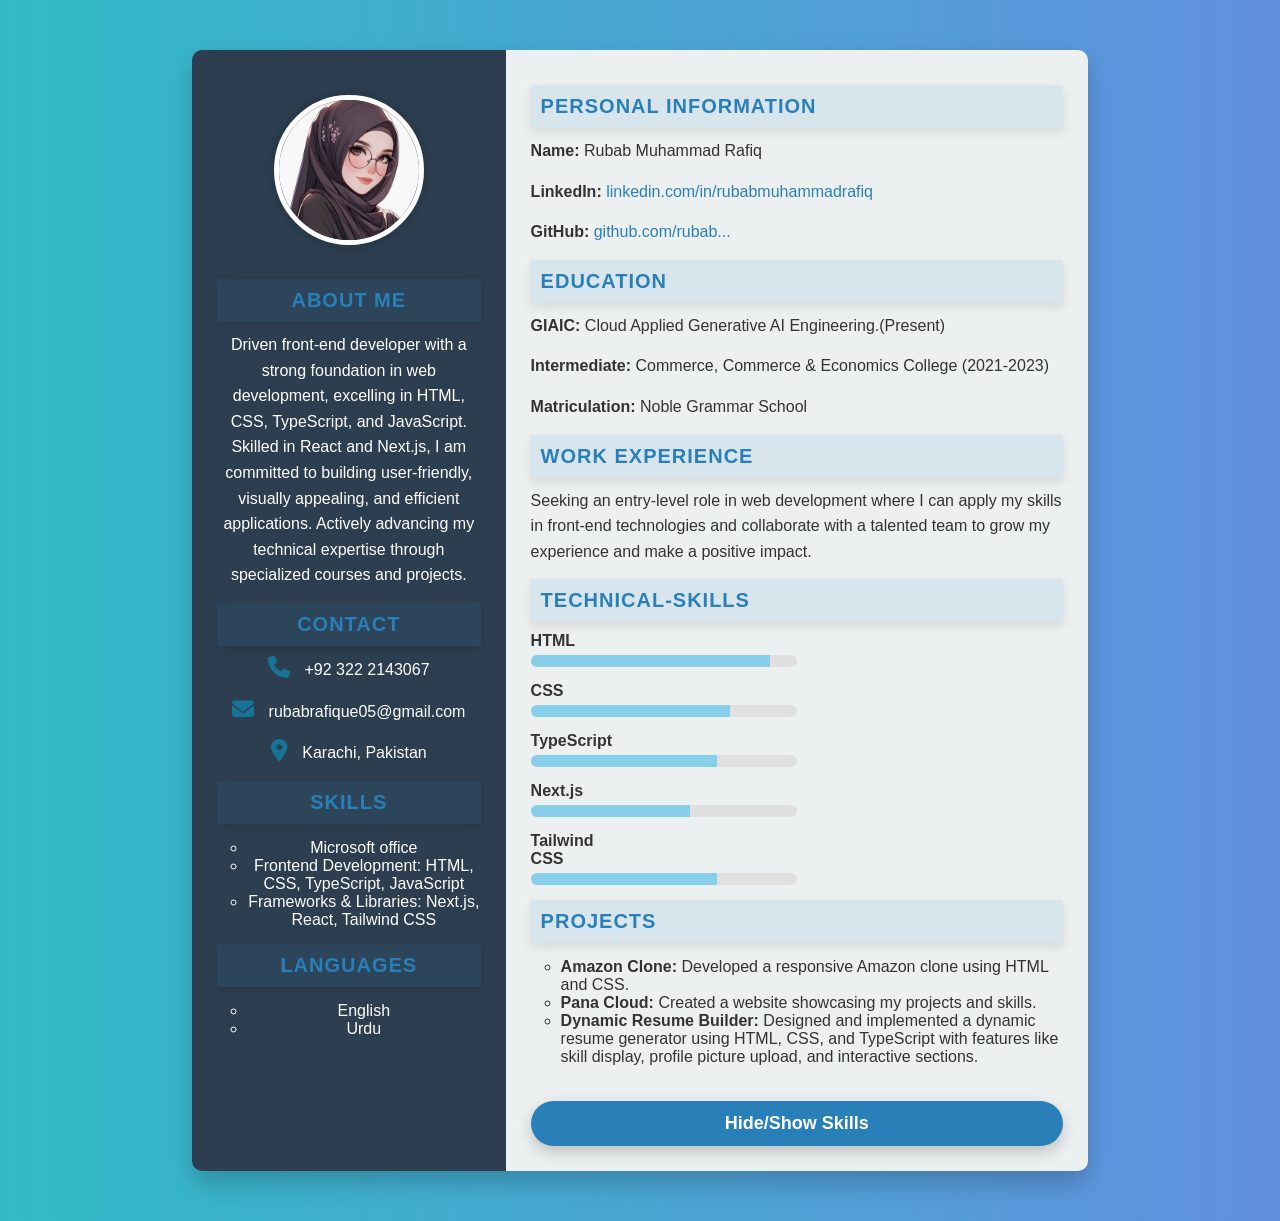
==== mileston1&2/index.html @ b677225d "Add static resume with HTML/CSS and dynamic resume with TypeScript" ====
<!DOCTYPE html>
<html lang="en">
<head>
    <meta charset="UTF-8">
    <meta name="viewport" content="width=device-width, initial-scale=1.0">
    <title>Professional Resume</title>
    <link rel="stylesheet" href="styles.css">
    <link rel="stylesheet" href="https://cdnjs.cloudflare.com/ajax/libs/font-awesome/6.6.0/css/all.min.css" integrity="sha512-Kc323vGBEqzTmouAECnVceyQqyqdsSiqLQISBL29aUW4U/M7pSPA/gEUZQqv1cwx4OnYxTxve5UMg5GT6L4JJg==" crossorigin="anonymous" referrerpolicy="no-referrer" />
</head>
<body>
    <div class="resume-container">
        <div class="left-panel">
            <img src="Image/profile.jpg" alt="Profile Picture" class="profile-picture">
            
            <section id="about-me">
                <h3>About Me</h3>
                <p>Driven front-end developer with a strong foundation in web development, excelling in HTML, CSS, TypeScript, and JavaScript. Skilled in React and Next.js, I am committed to building user-friendly, visually appealing, and efficient applications. Actively advancing my technical expertise through specialized courses and projects.</p>
            </section>
            
            <section id="contact">
                <h4>Contact</h4>
                <p><i class="fa-solid fa-phone"></i> +92 322 2143067</p>
                <p><i class="fa-solid fa-envelope"></i> rubabrafique05@gmail.com</p>
                <p><i class="fa-solid fa-location-dot"></i> Karachi, Pakistan</p>
            </section>
            
            <section id="expertise">
                <h4>Skills</h4>
                <ul>
                    <li>Microsoft office </li>
                    <li>Frontend Development: HTML, CSS, TypeScript, JavaScript</li>
                    <li>Frameworks & Libraries: Next.js, React, Tailwind CSS</li>
                </ul>
            </section>

            <section id="languages">
                <h4>Languages</h4>
                <ul>
                    <li>English </li>
                    <li>Urdu </li>
                </ul>
            </section>
            
        </div>
        
        <div class="right-panel">
            <section id="personal-info">
                <h3>Personal Information</h3>
                <p><strong>Name:</strong> Rubab Muhammad Rafiq</p>
                <p><strong>LinkedIn:</strong> <a href="https://www.linkedin.com/public-profile/settings" target="_blank" rel="noopener noreferrer">linkedin.com/in/rubabmuhammadrafiq</a></p>
                <p><strong>GitHub:</strong> <a href="https://github.com/rubab-rafiq" target="_blank" rel="noopener noreferrer">github.com/rubab...</a></p>                
            </section>
            
            <section id="education">
                <h3>Education</h3>
                <p><strong>GIAIC: </strong>Cloud Applied Generative AI Engineering.(Present)</p>
                <p><strong>Intermediate:</strong> Commerce, Commerce & Economics College (2021-2023)</p>
                <p><strong>Matriculation:</strong> Noble Grammar School</p>
            </section>
            
            <section id="work-experience">
                <h3>Work Experience</h3>
                <p>Seeking an entry-level role in web development where I can apply my skills in front-end technologies and collaborate with a talented team to grow my experience and make a positive impact.</p>
            </section>
            <section id="technical-skills">
                <h3>Technical-skills</h3>
                <div class="skill">
                    <span>HTML</span>
                    <div class="progress-bar">
                        <div class="progress" style="width: 90%;"></div>
                    </div>
                </div>
                <div class="skill">
                    <span>CSS</span>
                    <div class="progress-bar">
                        <div class="progress" style="width: 75%;"></div>
                    </div>
                </div>
                <div class="skill">
                    <span>TypeScript</span>
                    <div class="progress-bar">
                        <div class="progress" style="width: 70%;"></div>
                    </div>
                </div>
                <div class="skill">
                    <span>Next.js</span>
                    <div class="progress-bar">
                        <div class="progress" style="width: 60%;"></div>
                    </div>
                </div>
                <div class="skill">
                    <span>Tailwind CSS</span>
                    <div class="progress-bar">
                        <div class="progress" style="width: 70%;"></div>
                    </div>
                </div>
            </section>
            
            <section id="projects">
                <h3>Projects</h3>
                <ul>
                    <li><strong>Amazon Clone:</strong> Developed a responsive Amazon clone using HTML and CSS.</li>
                    <li><strong>Pana Cloud:</strong> Created a website showcasing my projects and skills.</li>
                    <li><strong>Dynamic Resume Builder:</strong> Designed and implemented a dynamic resume generator using HTML, CSS, and TypeScript with features 
                        like skill display, profile picture upload, and interactive sections.</li>
                </ul>
            </section>

            <button id="toggle-technical-skills">
                <strong>Hide/Show Skills</strong>
            </button>
        </div>
    </div>
    <script src="index.js"></script>
</body>
</html>
---- mileston1&2/styles.css ----
* {
    margin: 0;
    padding: 0;
    box-sizing: border-box;
}

body {
    font-family: 'Segoe UI', Tahoma, Geneva, Verdana, sans-serif;
    background: linear-gradient(to right, #31bac6, #6290df); 
    color: #333;
    padding: 50px 0;
}

.resume-container {
    display: flex;
    justify-content: space-between;
    background-color: white;
    width: 70%;
    margin: 0 auto;
    border-radius: 15px;
    box-shadow: 0 12px 24px rgba(0, 0, 0, 0.2);
    transition: all 0.3s ease-in-out;
}

.resume-container:hover {
    box-shadow: 0 16px 32px rgba(0, 0, 0, 0.2); 
    transform: translateY(-10px); 
}

.left-panel {
    background-color: #2c3e50;
    color: white;
    width: 35%;
    padding: 25px;
    text-align: center;
    border-top-left-radius: 10px;
    border-bottom-left-radius: 10px;
    transition: all 0.3s ease;
}

.left-panel:hover {
    background-color: #34495e; /* Darken on hover */
    transform: translateX(-5px); 
}

.profile-picture {
    width: 150px;
    height: 150px;
    border-radius: 50%;
    border: 5px solid #fff;
    margin: 20px 0;
    object-fit: cover;
    box-shadow: 0 0 15px rgba(0, 0, 0, 0.2);
}

h3, h4 {
    font-size: 20px;
    color: #2980b9;
    padding: 10px;
    margin: 10px 0;
    text-transform: uppercase;
    letter-spacing: 1px;
    border-right: 10px;
    background-color: rgba(41, 128, 185, 0.1);
    box-shadow: 0 4px 10px rgba(0, 0, 0, 0.1);
}

ul {
    list-style-type: circle;
    padding-left: 30px;
    margin: 15px 0;
}

i {
    color: rgb(23, 116, 152);
    font-size: 22px;
    margin-right: 10px;
}

.right-panel {
    width: 65%;
    padding: 25px;
    background-color: #ecf0f1;
    border-top-right-radius: 10px;
    border-bottom-right-radius: 10px;
}

p {
    font-size: 16px;
    line-height: 1.6;
    margin-bottom: 15px;
}

a {
    color: #2980b9;
    text-decoration: none;
    transition: color 0.3s ease;
}

a:hover {
    color: #098ee7;
}

button {
    font-family: 'Segoe UI', Tahoma, Geneva, Verdana, sans-serif;
    background-color: #2980b9;
    color: white;
    border-radius: 25px;
    padding: 12px 25px;
    font-size: 18px;
    cursor: pointer;
    border: none;
    transition: all 0.3s ease;
    box-shadow: 0 6px 15px rgba(0, 0, 0, 0.2);
    margin-top: 20px;
    width: 100%;
}

button:hover {
    background-color: #3498db;
    box-shadow: 0 10px 25px rgba(0, 0, 0, 0.3);
    transform: translateY(-5px); /* Hover effect */
}
.skill {
    margin-bottom: 15px;
    /* display: flex; */
}

.skill span {
    display: inline-block;
    width: 100px;
    font-weight: bold;
}

.progress-bar {
    width: 50%;
    background-color: #e0e0e0;
    border-radius: 8px;
    overflow: hidden;
    height: 12px;
    margin-top: 5px;
}

.progress {
    height: 100%;
    background-color: skyblue; /* Change this color as needed */
    width: 0;
}
.progress {
    animation: fillProgress 2s ease-in-out forwards; /* Smooth filling effect */
}



/* Media Query for Tablets */
@media (max-width: 768px) {
    .resume-container {
        flex-direction: column;
        width: 90%;
    }

    .left-panel {
        width: 100%;
        border-top-left-radius: 0;
        border-bottom-left-radius: 0;
        border-top-right-radius: 10px;
        border-bottom-right-radius: 10px;
    }

    .right-panel {
        width: 100%;
        border-top-right-radius: 0;
        border-bottom-right-radius: 0;
        margin-top: 20px;
    }

    .profile-picture {
        width: 120px;
        height: 120px;
    }

    h3, h4 {
        font-size: 18px;
    }

    button {
        width: 100%;
        font-size: 16px;
        padding: 10px;
    }
}

/* Media Query for Mobile */
@media (max-width: 480px) {
    body {
        padding: 20px 0;
    }

    .resume-container {
        width: 100%;
    }

    .left-panel {
        width: 100%;
        padding: 20px;
        text-align: center;
    }

    .right-panel {
        width: 100%;
        padding: 20px;
        margin-top: 10px;
    }

    .profile-picture {
        width: 100px;
        height: 100px;
    }

    h3, h4 {
        font-size: 16px;
    }

    .skill span {
        font-size: 14px;
    }

    .progress-bar {
        height: 10px;
    }

    button {
        width: 100%;
        font-size: 16px;
        padding: 12px;
    }
}
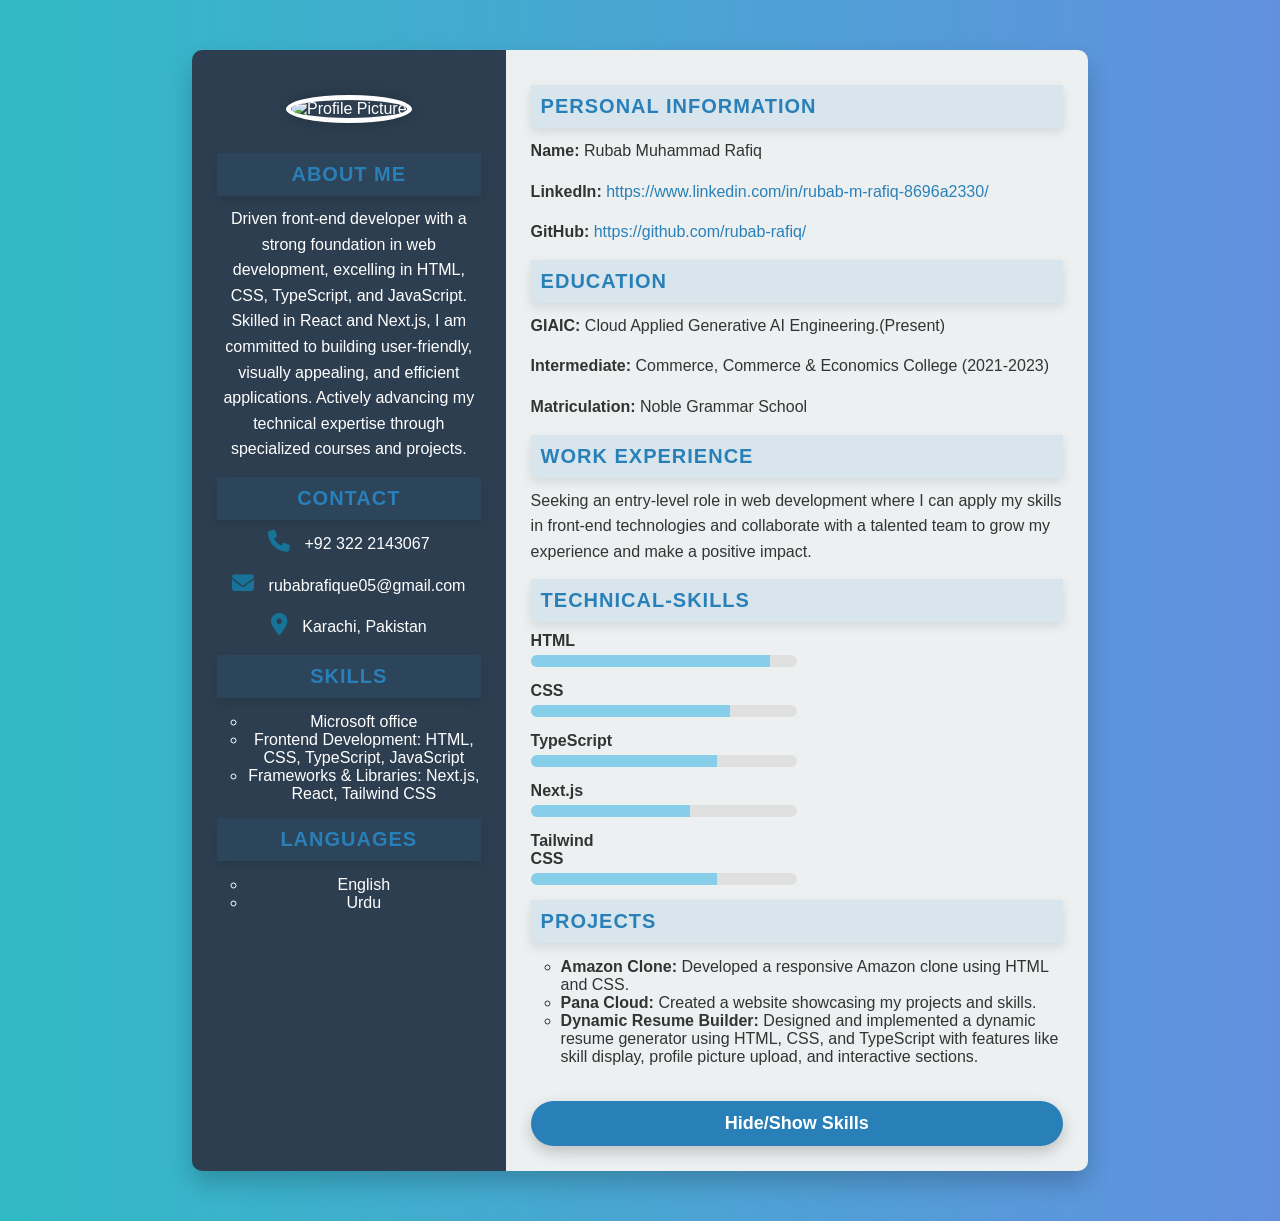
==== commit aae7df2c: ".." ====
--- a/mileston1&2/index.html
+++ b/mileston1&2/index.html
@@ -11,7 +11,7 @@
 <body>
     <div class="resume-container">
         <div class="left-panel">
-            <img src="Image/profile.jpg" alt="Profile Picture" class="profile-picture">
+            <img src="Image/picture.png" alt="Profile Picture" class="profile-picture">
             
             <section id="about-me">
                 <h3>About Me</h3>
@@ -48,8 +48,8 @@
             <section id="personal-info">
                 <h3>Personal Information</h3>
                 <p><strong>Name:</strong> Rubab Muhammad Rafiq</p>
-                <p><strong>LinkedIn:</strong> <a href="https://www.linkedin.com/public-profile/settings" target="_blank" rel="noopener noreferrer">linkedin.com/in/rubabmuhammadrafiq</a></p>
-                <p><strong>GitHub:</strong> <a href="https://github.com/rubab-rafiq" target="_blank" rel="noopener noreferrer">github.com/rubab...</a></p>                
+                <p><strong>LinkedIn:</strong> <a href="https://www.linkedin.com/in/rubab-m-rafiq-8696a2330/" target="_blank" rel="noopener noreferrer">https://www.linkedin.com/in/rubab-m-rafiq-8696a2330/</a></p>
+                <p><strong>GitHub:</strong> <a href="https://github.com/rubab-rafiq" target="_blank" rel="noopener noreferrer">https://github.com/rubab-rafiq/</a></p>                
             </section>
             
             <section id="education">
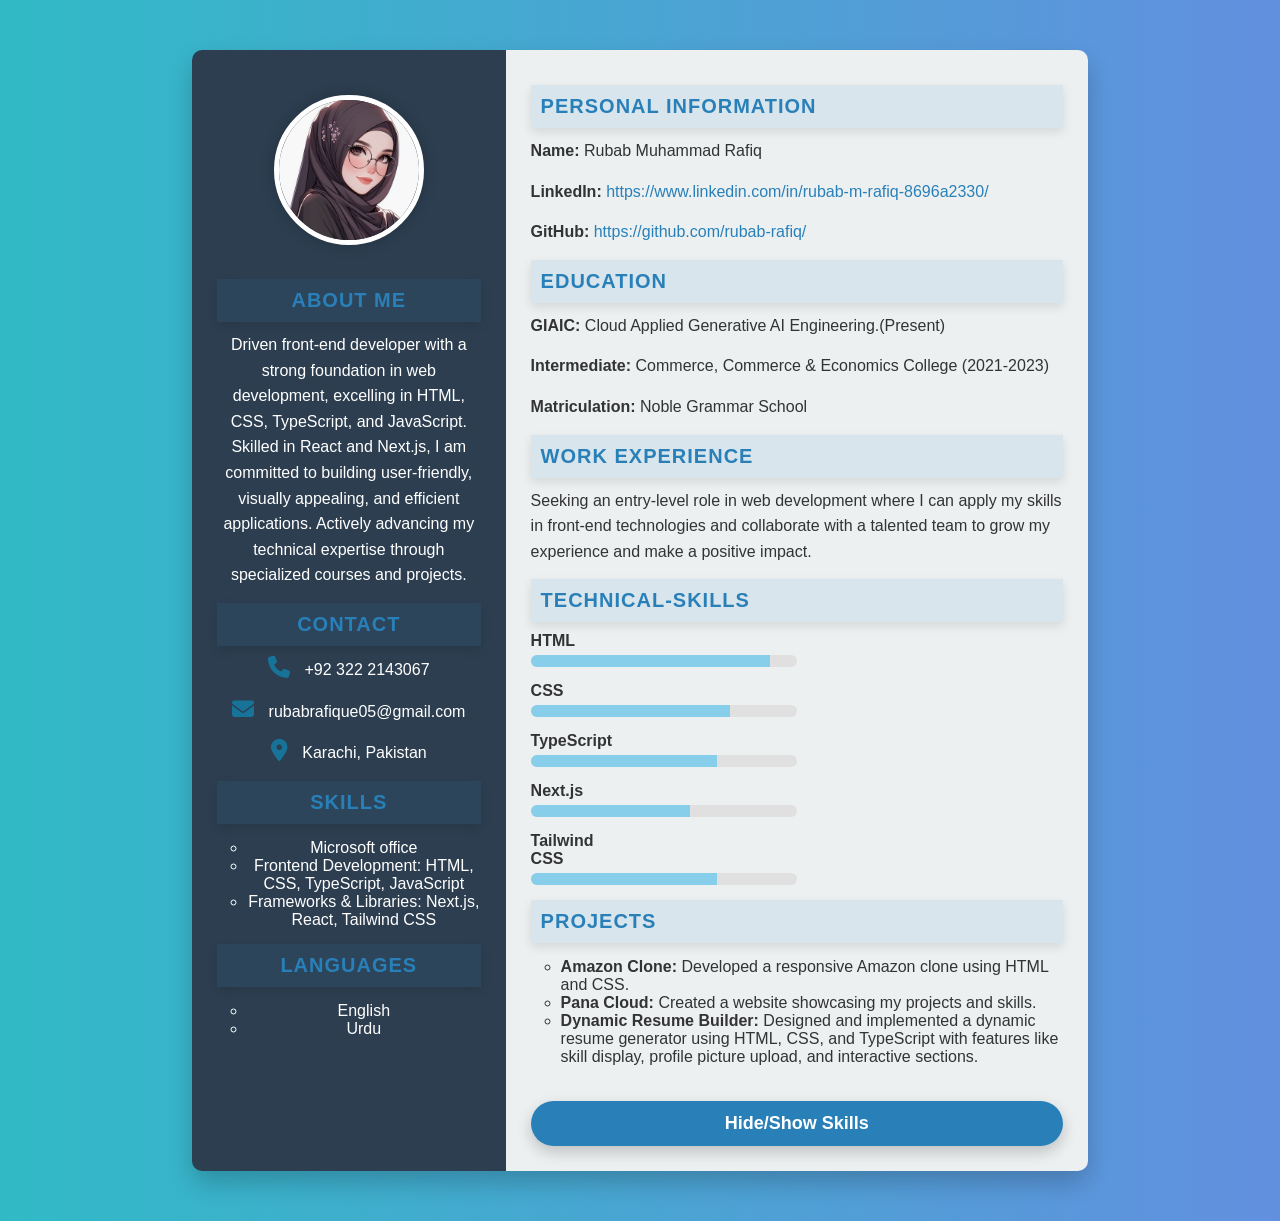
==== commit b47abd09: ".." ====
--- a/mileston1&2/index.html
+++ b/mileston1&2/index.html
@@ -11,7 +11,7 @@
 <body>
     <div class="resume-container">
         <div class="left-panel">
-            <img src="Image/picture.png" alt="Profile Picture" class="profile-picture">
+            <img src="Image/profile.jpg" alt="Profile Picture" class="profile-picture">
             
             <section id="about-me">
                 <h3>About Me</h3>
